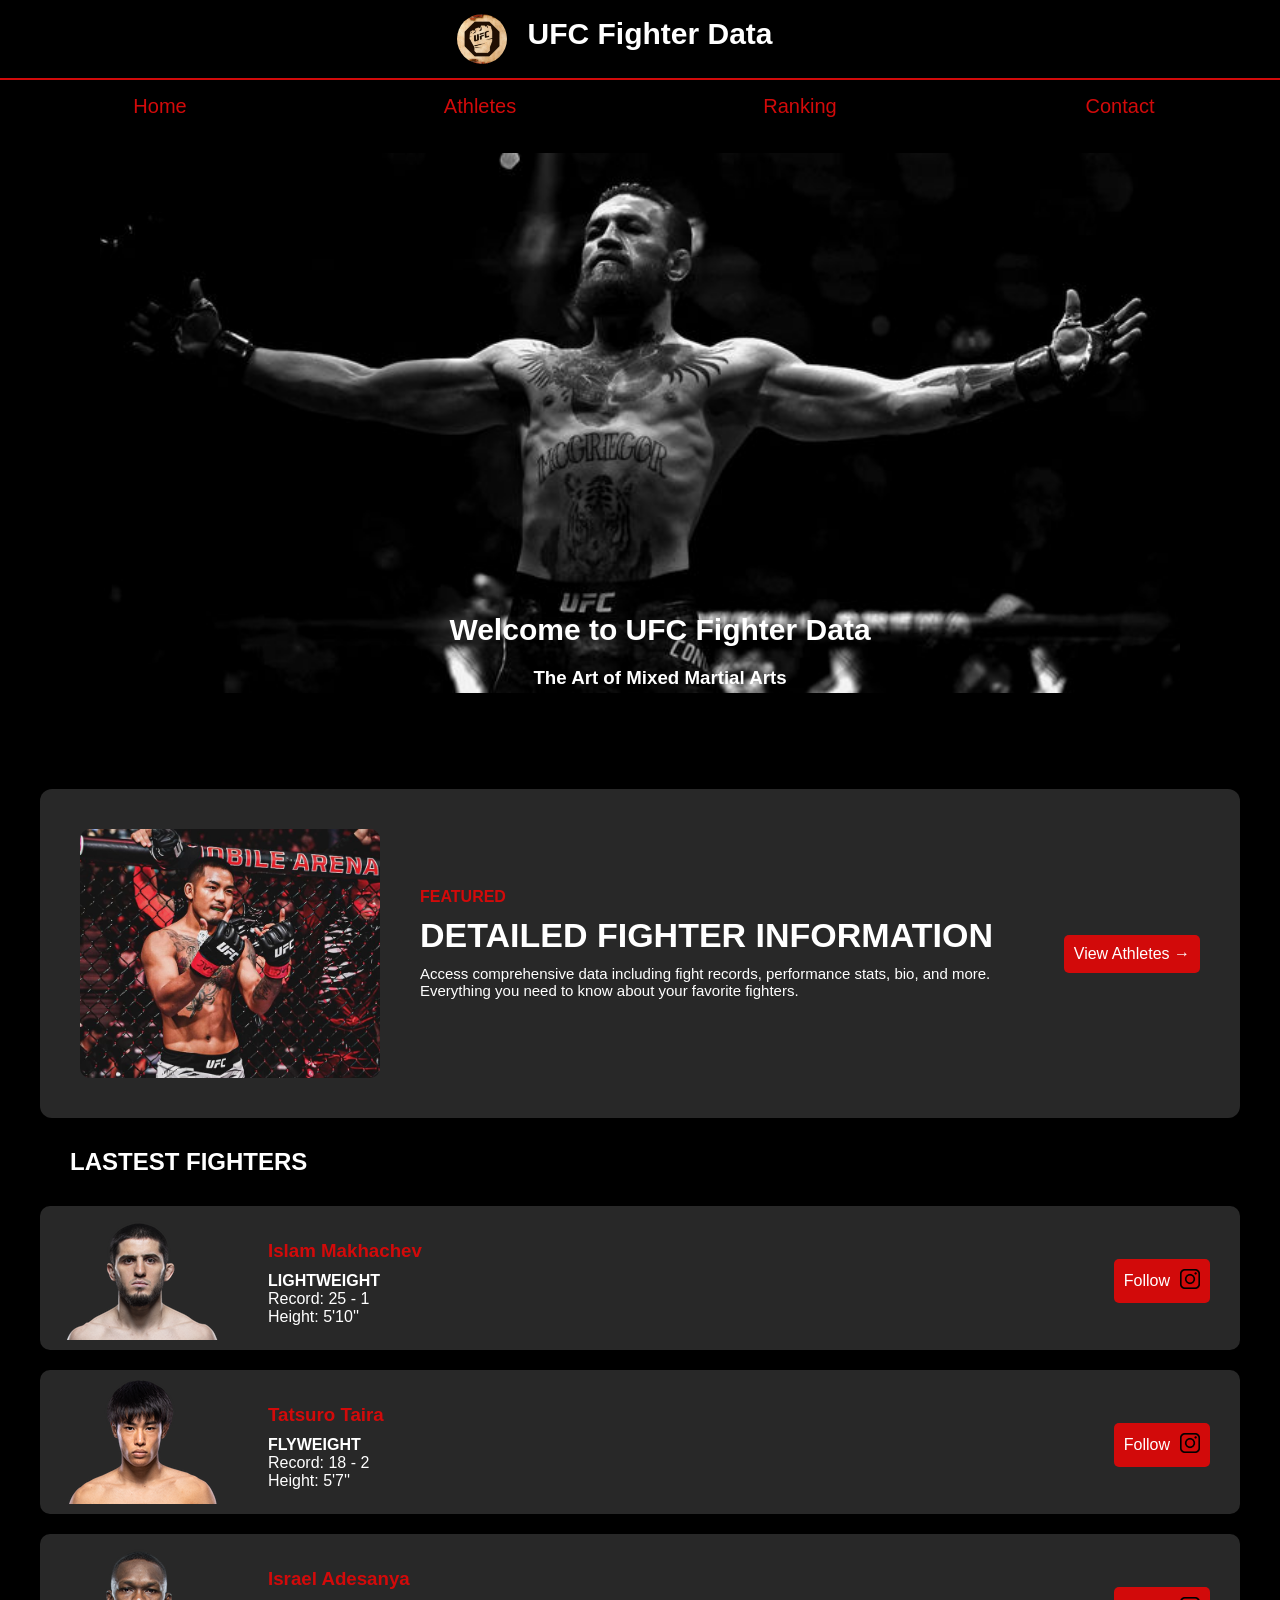
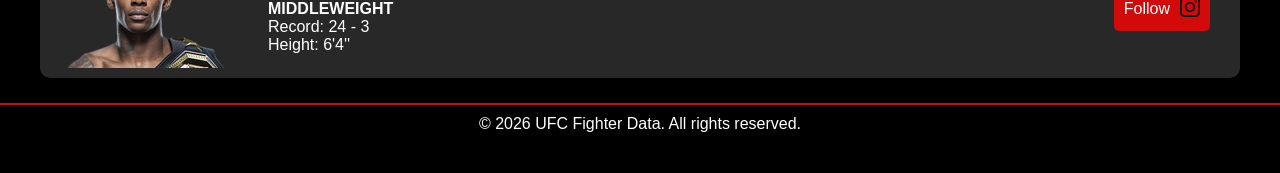
==== index.html @ ac6c0c74 "Initial commit" ====
<!DOCTYPE html>
<html lang="en">
    
<head>
    <meta charset="UTF-8">
    <meta name="viewport" content="width=device-width, initial-scale=1.0">
    <link rel="icon" type="image/png" href="images/favicon/favicon-96x96.png" sizes="96x96">
    <link rel="icon" type="image/svg+xml" href="images/favicon/favicon.svg">
    <link rel="shortcut icon" href="images/favicon/favicon.ico">
    <link rel="apple-touch-icon" sizes="180x180" href="images/favicon/apple-touch-icon.png" >
    <meta name="apple-mobile-web-app-title" content="UFC Data" >
    <link rel="manifest" href="images/favicon/site.webmanifest" >
    <title>Home Page</title>
    <link rel="stylesheet" href="styles/base.css">
</head>
<body>
    <header>
        <img class="logo" src="images/favicon/favicon-96x96.png" alt="UFC Logo">
        <h1>UFC Fighter Data</h1>
        
    </header>
        <button id="menu-button" class="menu-button">
        ☰
    </button>

    <nav id="menu">
        <ul>
            <li><a href="index.html">Home</a></li>
            <li><a href="pages/athletes.html">Athletes</a></li>
            <li><a href="pages/ranking.html">Ranking</a></li>
            <li><a href="pages/contact.html">Contact</a></li>
        </ul>
    </nav>
    
    <main>
        <div class="banner-container">
            <img src="images/ufcbanner3.jpg" alt="UFC Banner" class="banner">
            <div class="banner-text">
                <h2>Welcome to UFC Fighter Data</h2>
                <h3>The Art of Mixed Martial Arts</h3>
            </div>
        </div>

        <section class="featured">
            <div class="featured-image">
                <img src="images/JoshuaVan.jpg" alt="Joshua Van">
            </div>

            <div class="featured-content">
                <p class="tag">FEATURED</p>

                <h2>
                    DETAILED FIGHTER
                    <span>INFORMATION</span>
                </h2>

                <p class="description">
                    Access comprehensive data including fight records,
                    performance stats, bio, and more. Everything you
                    need to know about your favorite fighters.
                </p>

                
            </div>
                <a href="#fighters" class="btn">View Athletes →</a>
        </section>

        <section class="latest-fighters" id="fighters">

            <h2 class="section-title">
                LASTEST FIGHTERS
            </h2>

            <div class="fighters-container">

                <!-- Fighter 1 -->
                <div class="fighter-card">
                    <img src="images/islamprofile.png" alt="Islam Makhachev">

                    <div class="fighter-info">
                        <h3>Islam Makhachev</h3>
                        <p class="weight-class">LIGHTWEIGHT</p>

                        <p>Record: 25 - 1 </p>
                        <p>Height: 5'10''</p>
                    </div>

                        <div class="profile-link">
                            Follow
                            <a href="https://www.instagram.com/islam_makhachev/" target="_blank" aria-label="Follow on Instagram">
                                <img src="images/instagram.png" alt="Instagram">
                            </a>
                        </div>
                    
                </div>

                <!-- Fighter 2 -->
                <div class="fighter-card">
                    <img src="images/tairaprofile.png" alt="Tatsuro Taira">

                    <div class="fighter-info">
                        <h3>Tatsuro Taira</h3>
                        <p class="weight-class">FLYWEIGHT</p>

                        <p>Record: 18 - 2</p>
                        <p>Height: 5'7''</p>
                    </div>
                        
                    <div class="profile-link">
                        Follow
                        <a href="https://www.instagram.com/t.tatsurooo6/" target="_blank" aria-label="Follow on Instagram">
                            <img src="images/instagram.png" alt="Instagram">
                        </a>
                    </div>
                    
                    
                </div>

                <!-- Fighter 3 -->
                <div class="fighter-card">
                    <img src="images/adesrofile.png" alt="Israel Adesanya">

                    <div class="fighter-info">
                        <h3>Israel Adesanya</h3>
                        <p class="weight-class">MIDDLEWEIGHT</p>

                        <p>Record: 24 - 3</p>
                        <p>Height: 6'4''</p>
                    </div>
                    <div class="profile-link">
                        Follow
                        <a href="https://www.instagram.com/stylebender/" target="_blank" aria-label="Follow on Instagram">
                            <img src="images/instagram.png" alt="Instagram">
                        </a>
                    </div>
                    
                </div>

            </div>

        </section>
    </main>
    <footer>
        <p>&copy; 2026 UFC Fighter Data. All rights reserved.</p>
    </footer>
    <script>
      const button = document.getElementById("menu-button");
      const menu = document.getElementById("menu");

      button.addEventListener("click", function () {
        menu.classList.toggle("show");
      });
    </script>
</body>
</html>

    <!-- 
    Image source:
    https://www.pinterest.com/pin/95842298317913222/
    https://www.pinterest.com/pin/918734392734530082/
    https://www.pinterest.com/pin/100416266687120003/
    https://www.pinterest.com/pin/39195459252347088/
    https://www.pinterest.com/pin/654429389648830389/
    https://static.diceplatform.com/prod/198x124/mma/fightmetric/fighter/2466/HEADSHOT.png
    https://static.diceplatform.com/prod/198x124/mma/fightmetric/fighter/3051/HEADSHOT.png
    https://www.ufc.com/images/styles/inline/s3/2026-05/VAN_JOSHUA_BELT_05-09.png?itok=-maYDrKh
    https://www.ufc.com/images/styles/inline/s3/2025-12/YAN_PETR_BELT.png?itok=qZUERexh
    https://www.ufc.com/images/styles/inline/s3/2026-01/VOLKANOVSKI_ALEXANDER_BELT_01-31.png?itok=Z6d5a_8z
    https://www.ufc.com/images/styles/inline/s3/2026-06/GAETHJE_JUSTIN_BELT_06-14.png?itok=LalUF1r3
    https://www.ufc.com/images/styles/inline/s3/2025-01/7/MAKHACHEV_ISLAM_BELT_01-18.png?itok=VSrbKxAH
    https://www.ufc.com/images/styles/inline/s3/2024-01/STRICKLAND_SEAN_BELT_01-20.png?itok=PRPupd6B
    https://www.ufc.com/images/styles/inline/s3/2026-04/ULBERG_CARLOS_BELTMOCK.png?itok=BBjmGZYG
    https://www.ufc.com/images/styles/inline/s3/2025-10/ASPINALL_TOM_BELT_10-25.png?itok=KG8IK0Ex
    https://www.ufc.com/images/styles/inline/s3/2025-10/DERN_MACKENZIE_BELT.png?itok=TCoN3JZ0
    https://www.ufc.com/images/styles/inline/s3/2025-11/SHEVCHENKO_VALENTINA_BELT_11-15.png?itok=b1anDn3r
     -->
---- styles/base.css ----
*{
    margin: 0;
    padding: 0;
    box-sizing: border-box;
    font-family:Arial, Helvetica, sans-serif;
}

body{
    background-color:black;
    color: #fff;
    
}
main{
    max-width: 1200px;
    margin: 0 auto;
}

/* ===== Mobile First ===== */

 header{
    background-color: black;
    border-bottom: 2px solid #D20A0A;
    color: white;
    display: flex;
    flex-direction: column;
    align-items: center;
    flex-wrap: wrap;
    height: auto;
    padding: 10px;
   
}



h1{
    font-size: 30px;
    margin-bottom: 10px;
}


nav{
    font-size: 20px;
    display: none;
}

.menu-button{
    background-color: #111;
    color: white;
    width: 40px;
    height: 40px;
    
    
}
nav.show{
    display: block;
}

nav ul{
    display: flex;
    list-style: none;
    flex-direction: column;
    width: 100%;
    position: relative;
    left: 20px;
}

nav ul li{
    padding: 15px;
    border-bottom: 1px solid #D20A0A;
    display: block;
    width: 100%;
}

nav li:last-child{
    border: none;
}

nav a{
    text-decoration: none;
    color: #D20A0A; 
    transition: 0.3s;
}

nav li:hover{
    background-color: #1a1a1a;
    
    
}

.section-title{
    margin:30px;
}
.logo{
    width: 50px;
    height: 50px;
    border-radius: 50%;
    margin-right: 20px;
    
}

.banner{
    width: 100%;
    height: auto;
    display: block;
    margin: 20px auto;
    border-radius: 10px;
}

.banner-text h2{
    font-size: 30px;
}

.banner-text h3{
    top: -115px;
}

.banner-text h2,
.banner-text h3{
    display: flex;
    justify-content: center;
    align-items: center;
    margin-top: 20px;
    position: relative;
    top: -100px;
    left: 20px;
    color: white;
}




.featured-content .tag{
    color: #D20A0A;
    font-weight: bold;
    text-align: center;
}

.featured-content h2{
    font-size: 34px;
    margin-bottom: 10px;
    margin-top: 10px;
}

.description{
    font-size: 15px;
    margin-bottom: 20px;
}

.featured{
    display: flex;
    flex-direction: column;
    align-items: center;
    background: rgb(40, 40, 40);
    border-radius: 12px;
    overflow: hidden;
    padding: 40px;
    gap: 20px;
}

.featured-image{
    width: 100%;
    display: flex;
    justify-content: center;
    align-items: center;
}

.featured-image img{
    width: 100%;
    max-width: 300px;
    height: auto;
    object-fit: contain;
    border-radius: 10px;

}

.featured-content{
    width: 100%;
    color: white;
    text-align: center;
}

.btn{
    text-decoration: none;
    color: white;
    background-color: #D20A0A;
    padding: 10px;
    border-radius: 5px;
    width: auto;
    white-space: nowrap;
    display: inline-block;
}

.fighter-info h3{
    color: #D20A0A;
}
.fighter-info p{
    color: #fff;
}

.fighter-info{
    margin-top: 10px;
    display: flex;
    flex-direction: column;
    flex: 1;
}

.profile-link{
    align-self: center;
    margin-left: auto;
    margin-right: 20px;
    text-decoration: none;
    color: #fff;
    background-color: #D20A0A;
    padding: 10px;
    border-radius: 5px;
    display: flex;
    align-items: center;
    gap: 10px;

}
.profile-link img{
    width: 20px;
    height: auto;
}

.profile-link{
    transition: transform 0.3s ease;
    margin-top: 5px;    
}

.profile-link:hover{
    transform: scale(1.1); 
}
.fighter-card{
    background-color: rgb(40, 40, 40);
    margin: 20px auto;
    padding: 10px 0;
    display: flex;
    flex-direction: column;
    align-items: center;
    border-radius: 10px;
    gap: 10px;
    max-width: 350px;
    
}

.fighter-card div{
    margin-left: 20px;
}

.fighter-info .weight-class{
    font-weight: bold;
    margin-top: 10px;
}

footer{
    background-color: black;
    border-top: 2px solid #D20A0A;
    color: white;
    text-align: center;
    padding: 10px;
    width: 100%;
    height: 70px;
    margin-top: 25px;
    
}

/* ===== Tablet ===== */

@media (min-width: 768px){

    header{
        flex-direction: row;
        justify-content: center;
        height: 80px;
        
    }

    h1{
        margin-right: 50px;
    }

    .menu-button{
        display: none;
    }
    nav{
        display: block;
    }
    nav ul{
        flex-direction: row;
        
        position: static;
        margin: 0;
        flex: 1;
    }

    nav ul li{
        border: none;
        text-align: center;
        
    }

    .fighter-card{
    background-color: rgb(40, 40, 40);
    margin-bottom: 10px;
    display: flex;
    flex-direction: row;
    justify-items: center;
    border-radius: 10px;
    max-width: 1200px;
    }


    .featured-content .tag{
        text-align: left;
    }
    .banner{
        width: 90%;
    }

    .featured{
        flex-direction: row;
        justify-content: flex-start;
        gap: 40px;
    }

    .featured-image{
        width: auto;
        flex-shrink: 0;
        justify-content: flex-start; /* sang trái */
    }

    .featured-image img{
        width: 300px;      /* chỉnh nhỏ lại */
        max-width: none;
    }

    .featured-content{
        width: auto;
        flex: 1;
        text-align: left;
    }
    
   
    .profile-link{
        margin-right: 30px;
    }
    

}

/* Desktop Screen */
@media(min-width: 1024px){
    .menu-button{
        display: none;
    }
    

   
}
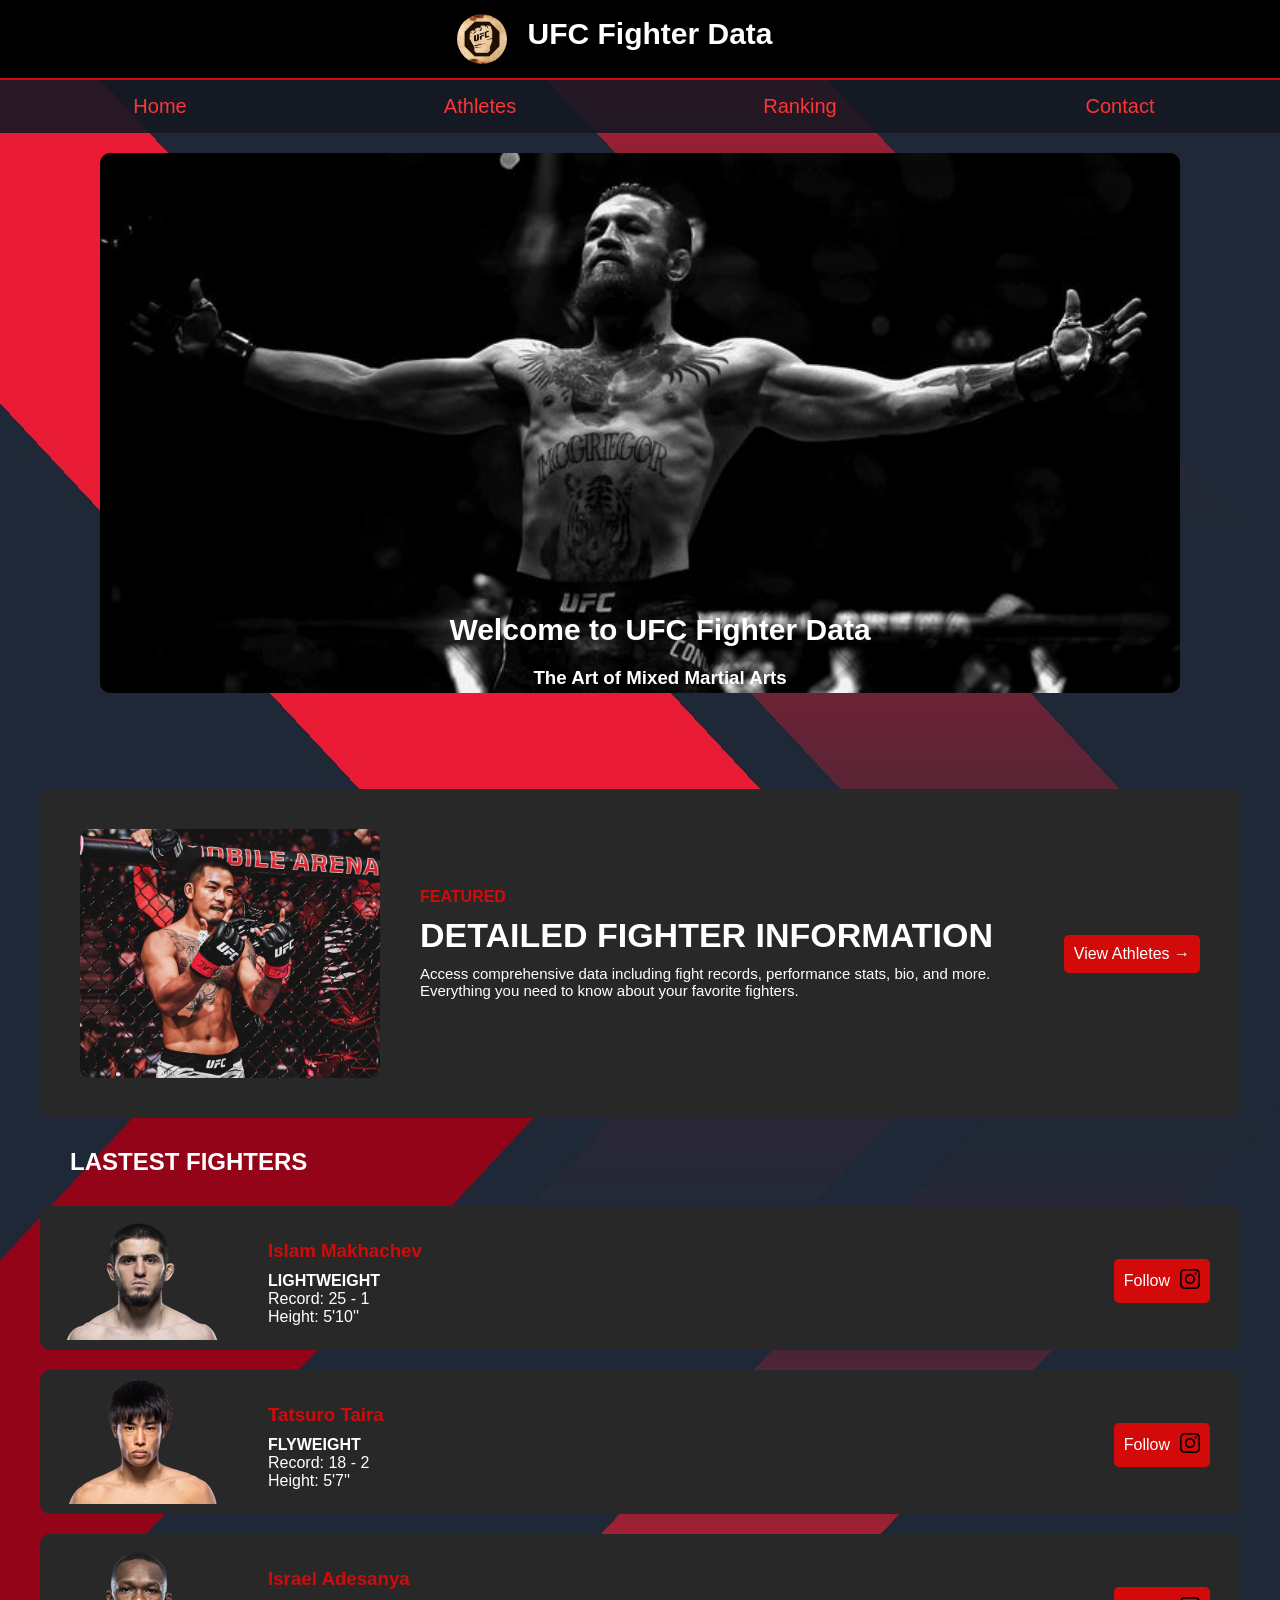
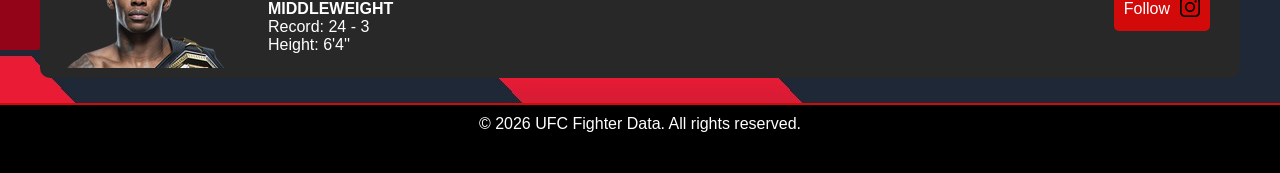
==== commit 2324bea9: "Add animated background" ====
--- a/index.html
+++ b/index.html
@@ -71,7 +71,7 @@
                 LASTEST FIGHTERS
             </h2>
 
-            <div class="fighters-container">
+            <div class="fighters-container"id="fighters-container">
 
                 <!-- Fighter 1 -->
                 <div class="fighter-card">
@@ -150,6 +150,9 @@
       button.addEventListener("click", function () {
         menu.classList.toggle("show");
       });
+
+
+     
     </script>
 </body>
 </html>
--- a/styles/base.css
+++ b/styles/base.css
@@ -7,12 +7,24 @@
 
 body{
     background-color:black;
+    background-image: url('../images/background.jpg');
     color: #fff;
-    
+    background-repeat: repeat;
+    animation: bgmove 45s linear infinite;
 }
 main{
     max-width: 1200px;
     margin: 0 auto;
+    
+}
+
+@keyframes bgmove {
+    0%{
+        background-position: 0 0;
+    }
+    100%{
+        background-position: 500px 0;
+    }
 }
 
 /* ===== Mobile First ===== */
@@ -41,6 +53,7 @@
 nav{
     font-size: 20px;
     display: none;
+    background: rgba(20, 24, 35, 0.9);
 }
 
 .menu-button{
@@ -77,12 +90,12 @@
 
 nav a{
     text-decoration: none;
-    color: #D20A0A; 
+    color: #fb3636; 
     transition: 0.3s;
 }
 
 nav li:hover{
-    background-color: #1a1a1a;
+    background-color: black;
     
     
 }
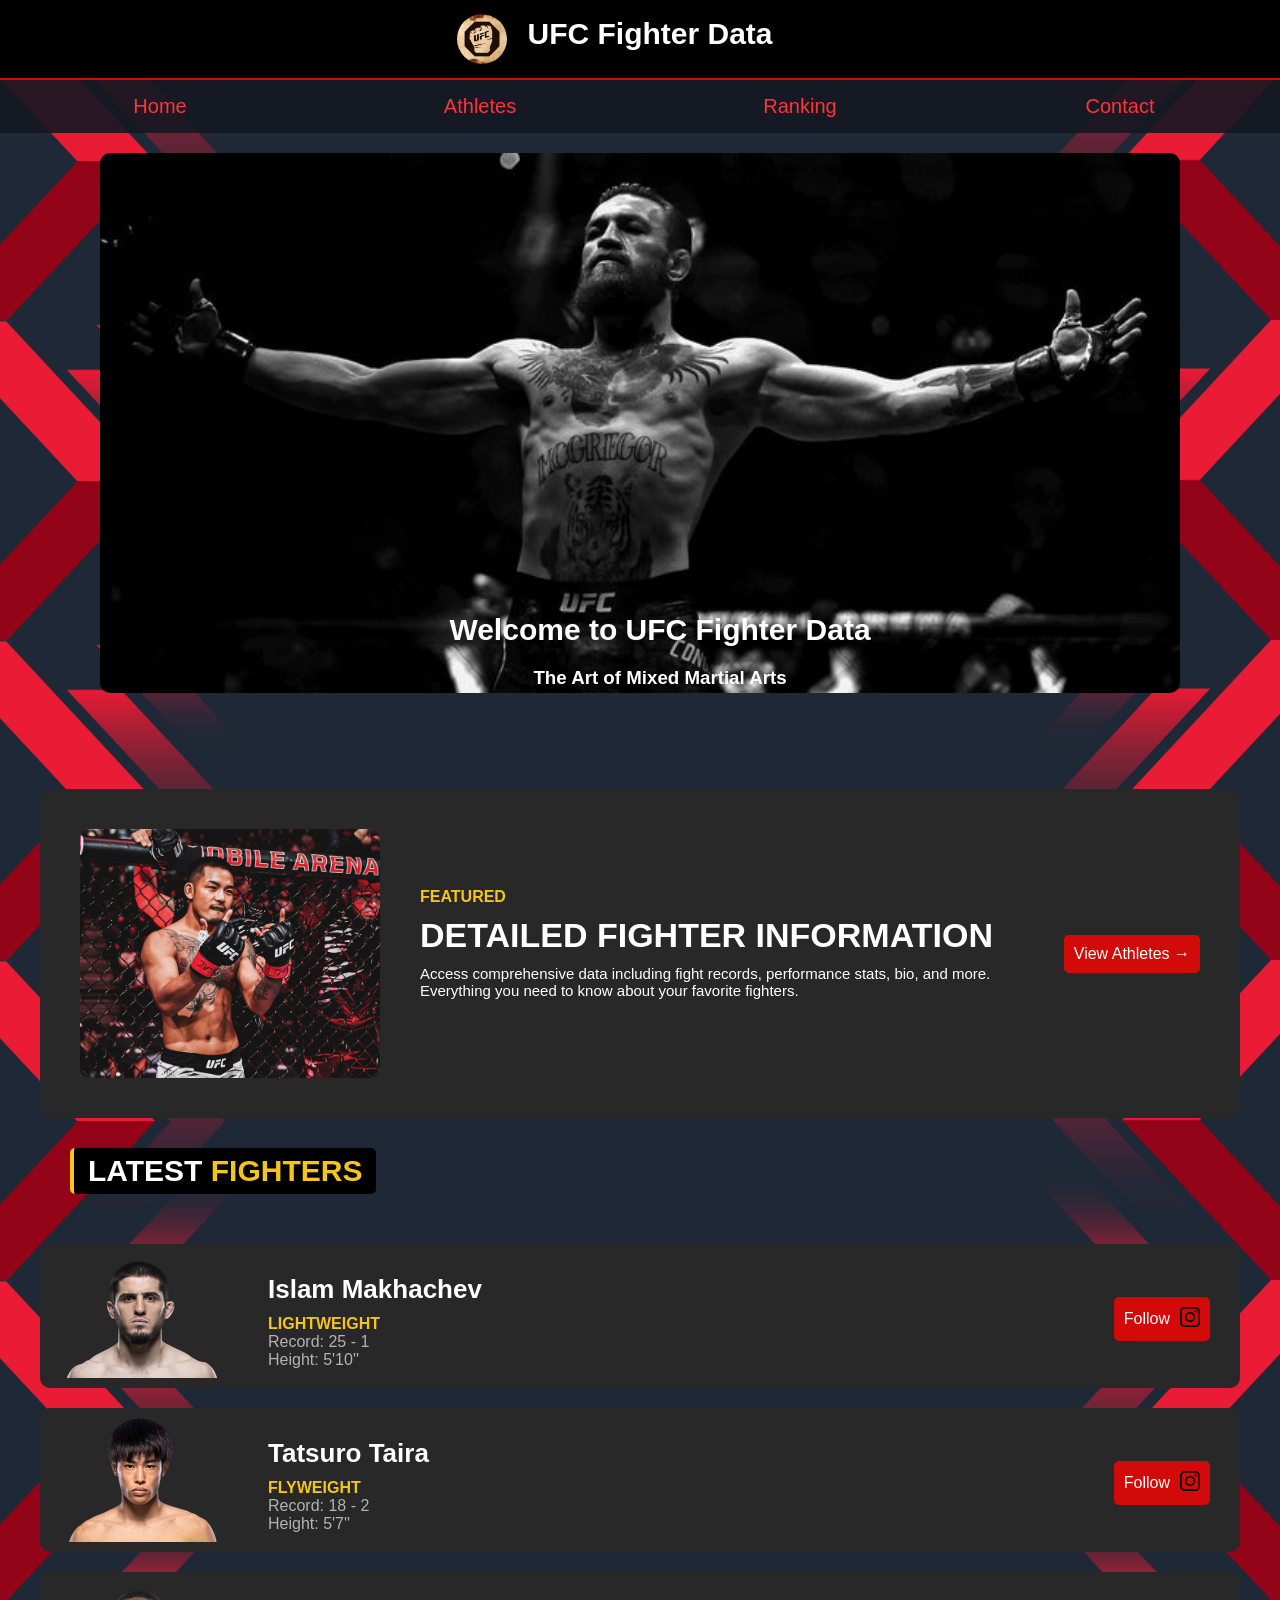
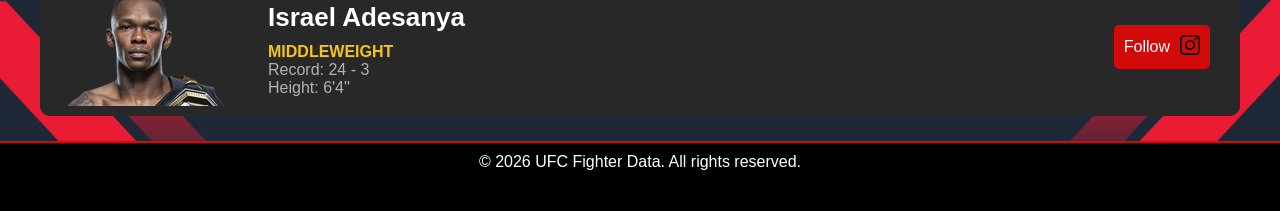
==== commit 23386000: "Update color on all pages" ====
--- a/index.html
+++ b/index.html
@@ -68,7 +68,7 @@
         <section class="latest-fighters" id="fighters">
 
             <h2 class="section-title">
-                LASTEST FIGHTERS
+                LATEST <span>FIGHTERS</span>
             </h2>
 
             <div class="fighters-container"id="fighters-container">
@@ -81,8 +81,8 @@
                         <h3>Islam Makhachev</h3>
                         <p class="weight-class">LIGHTWEIGHT</p>
 
-                        <p>Record: 25 - 1 </p>
-                        <p>Height: 5'10''</p>
+                        <p class="record">Record: 25 - 1 </p>
+                        <p class="height">Height: 5'10''</p>
                     </div>
 
                         <div class="profile-link">
@@ -102,8 +102,8 @@
                         <h3>Tatsuro Taira</h3>
                         <p class="weight-class">FLYWEIGHT</p>
 
-                        <p>Record: 18 - 2</p>
-                        <p>Height: 5'7''</p>
+                        <p class="record">Record: 18 - 2</p>
+                        <p class="height">Height: 5'7''</p>
                     </div>
                         
                     <div class="profile-link">
@@ -124,8 +124,8 @@
                         <h3>Israel Adesanya</h3>
                         <p class="weight-class">MIDDLEWEIGHT</p>
 
-                        <p>Record: 24 - 3</p>
-                        <p>Height: 6'4''</p>
+                        <p class="record">Record: 24 - 3</p>
+                        <p class="height">Height: 6'4''</p>
                     </div>
                     <div class="profile-link">
                         Follow
--- a/styles/base.css
+++ b/styles/base.css
@@ -10,6 +10,7 @@
     background-image: url('../images/background.jpg');
     color: #fff;
     background-repeat: repeat;
+    background-size: 100vw auto;
     animation: bgmove 45s linear infinite;
 }
 main{
@@ -23,7 +24,7 @@
         background-position: 0 0;
     }
     100%{
-        background-position: 500px 0;
+        background-position: 100vw 0;
     }
 }
 
@@ -102,7 +103,18 @@
 
 .section-title{
     margin:30px;
-}
+    color: white;
+    background: rgb(0, 0, 0);
+     padding: 6px 14px;
+     border-left: 4px solid #F5C518;
+    display: inline-block;
+    border-radius: 5px;
+    font-size: 30px;
+}
+.section-title span{
+    color: #F5C518;
+    
+} 
 .logo{
     width: 50px;
     height: 50px;
@@ -143,7 +155,7 @@
 
 
 .featured-content .tag{
-    color: #D20A0A;
+    color: #F5C518;
     font-weight: bold;
     text-align: center;
 }
@@ -204,7 +216,8 @@
 }
 
 .fighter-info h3{
-    color: #D20A0A;
+    color: white;
+    font-size: 26px;
 }
 .fighter-info p{
     color: #fff;
@@ -264,6 +277,13 @@
 .fighter-info .weight-class{
     font-weight: bold;
     margin-top: 10px;
+    color: #F5C518;
+}
+.fighter-info .record{
+    color: #B3B3B3;
+}
+.fighter-info .height{
+    color: #B3B3B3;
 }
 
 footer{
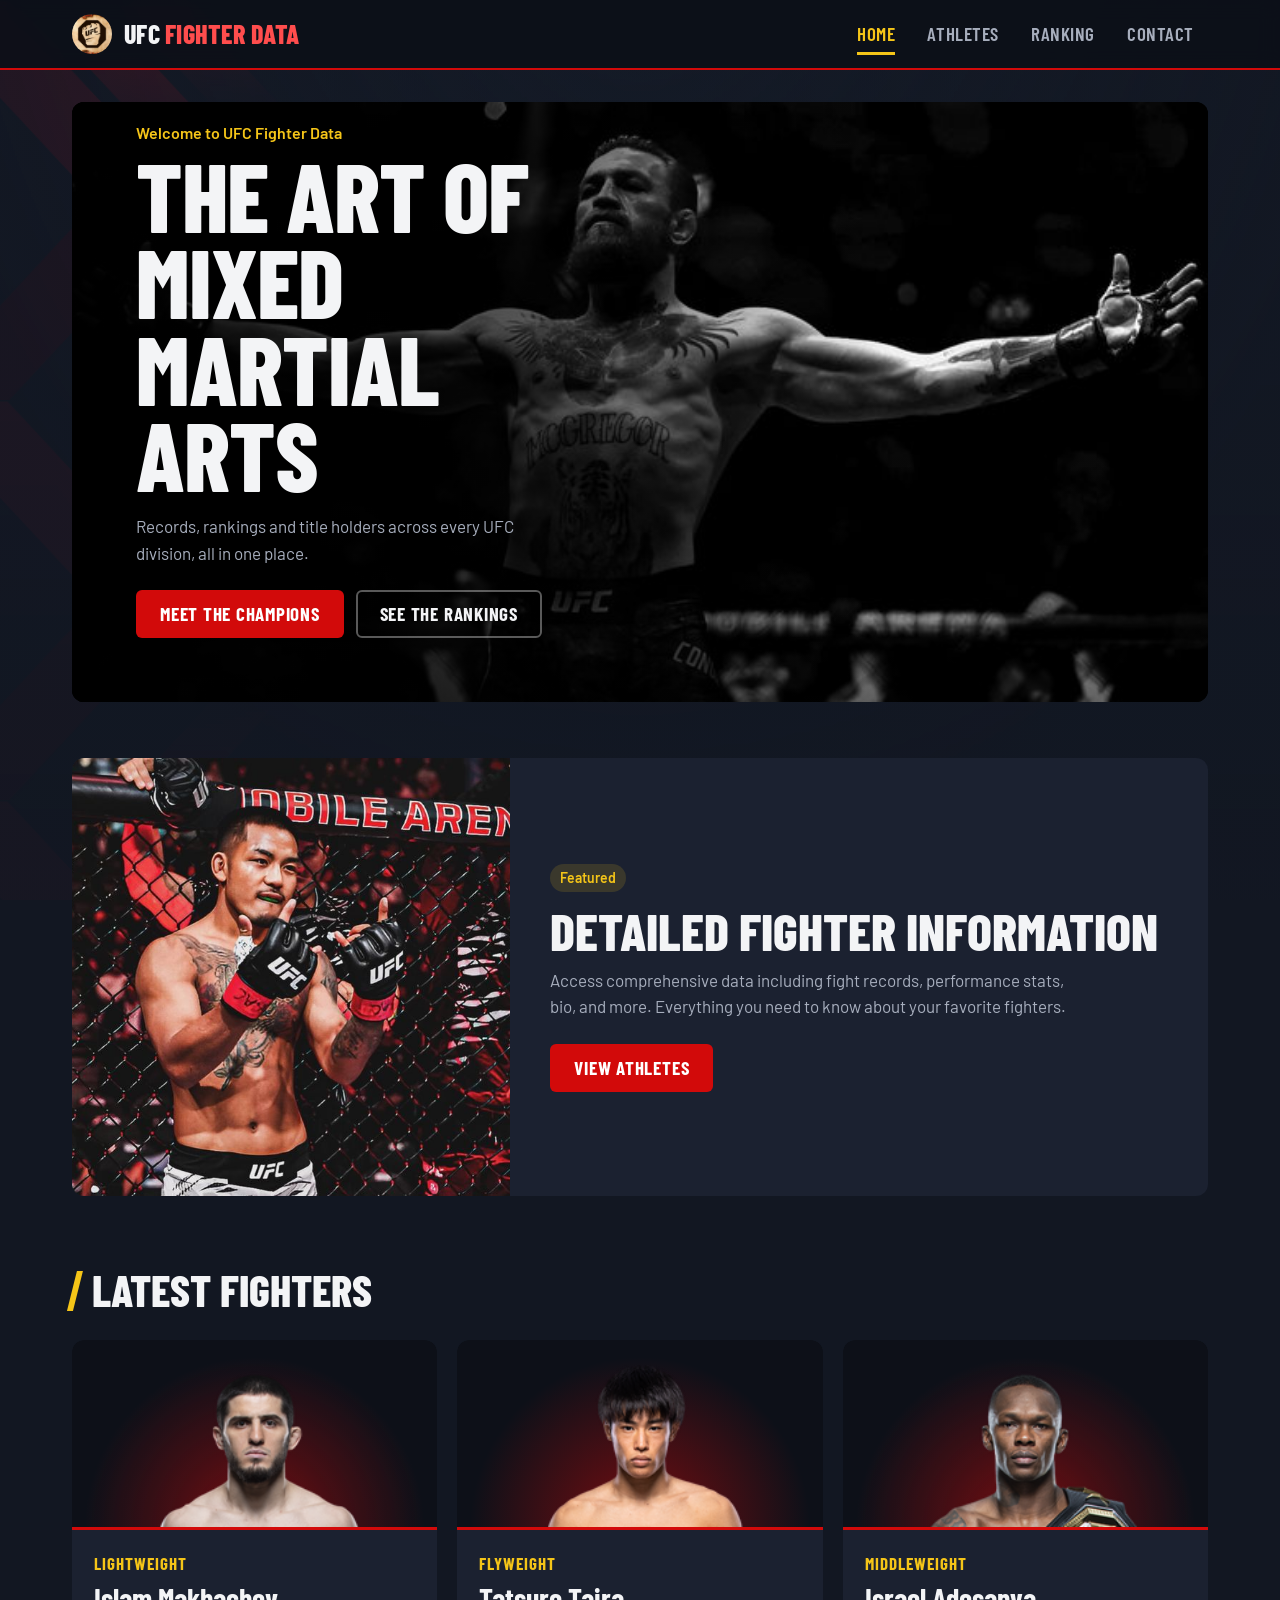
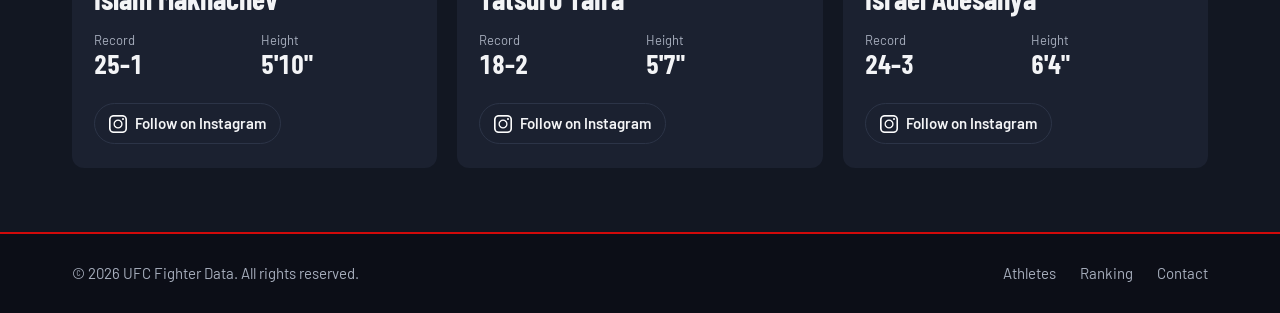
==== commit c1d245d3: "Redesign: polished black-red-gold look, new fonts, champion filter, fixes - Barlow / Barlow Condense" ====
--- a/index.html
+++ b/index.html
@@ -1,180 +1,178 @@
 <!DOCTYPE html>
 <html lang="en">
-    
 <head>
     <meta charset="UTF-8">
     <meta name="viewport" content="width=device-width, initial-scale=1.0">
+    <meta name="description" content="Records, rankings and title holders across every UFC division.">
     <link rel="icon" type="image/png" href="images/favicon/favicon-96x96.png" sizes="96x96">
     <link rel="icon" type="image/svg+xml" href="images/favicon/favicon.svg">
     <link rel="shortcut icon" href="images/favicon/favicon.ico">
-    <link rel="apple-touch-icon" sizes="180x180" href="images/favicon/apple-touch-icon.png" >
-    <meta name="apple-mobile-web-app-title" content="UFC Data" >
-    <link rel="manifest" href="images/favicon/site.webmanifest" >
-    <title>Home Page</title>
+    <link rel="apple-touch-icon" sizes="180x180" href="images/favicon/apple-touch-icon.png">
+    <meta name="apple-mobile-web-app-title" content="UFC Data">
+    <link rel="manifest" href="images/favicon/site.webmanifest">
+    <title>UFC Fighter Data</title>
+    <link rel="preconnect" href="https://fonts.googleapis.com">
+    <link rel="preconnect" href="https://fonts.gstatic.com" crossorigin>
+    <link rel="stylesheet" href="https://fonts.googleapis.com/css2?family=Barlow+Condensed:wght@600;700;800&family=Barlow:wght@400;500;600&display=swap">
     <link rel="stylesheet" href="styles/base.css">
+    <link rel="stylesheet" href="styles/home.css">
 </head>
 <body>
-    <header>
-        <img class="logo" src="images/favicon/favicon-96x96.png" alt="UFC Logo">
-        <h1>UFC Fighter Data</h1>
-        
+    <a class="skip-link" href="#main">Skip to content</a>
+
+    <header class="site-header">
+        <div class="wrap">
+            <a class="brand" href="index.html">
+                <img src="images/favicon/favicon-96x96.png" alt="">
+                <span>UFC <b>Fighter Data</b></span>
+            </a>
+
+            <button id="menu-button" class="menu-button" aria-label="Open menu" aria-expanded="false" aria-controls="menu">
+                <span></span><span></span><span></span>
+            </button>
+
+            <nav id="menu" class="site-nav" aria-label="Main">
+                <ul>
+                    <li><a href="index.html" aria-current="page">Home</a></li>
+                    <li><a href="pages/athletes.html">Athletes</a></li>
+                    <li><a href="pages/ranking.html">Ranking</a></li>
+                    <li><a href="pages/contact.html">Contact</a></li>
+                </ul>
+            </nav>
+        </div>
     </header>
-        <button id="menu-button" class="menu-button">
-        ☰
-    </button>
 
-    <nav id="menu">
-        <ul>
-            <li><a href="index.html">Home</a></li>
-            <li><a href="pages/athletes.html">Athletes</a></li>
-            <li><a href="pages/ranking.html">Ranking</a></li>
-            <li><a href="pages/contact.html">Contact</a></li>
-        </ul>
-    </nav>
-    
-    <main>
-        <div class="banner-container">
-            <img src="images/ufcbanner3.jpg" alt="UFC Banner" class="banner">
-            <div class="banner-text">
-                <h2>Welcome to UFC Fighter Data</h2>
-                <h3>The Art of Mixed Martial Arts</h3>
+    <main id="main">
+        <section class="hero">
+            <img class="hero-img" src="images/ufcbanner3.jpg" alt="A UFC fighter standing in the octagon with arms spread wide">
+            <div class="hero-content">
+                <p class="hero-welcome">Welcome to UFC Fighter Data</p>
+                <h1>The art of mixed martial arts</h1>
+                <p class="hero-lede">Records, rankings and title holders across every UFC division, all in one place.</p>
+                <div class="hero-actions">
+                    <a class="btn btn-primary" href="pages/athletes.html">Meet the champions</a>
+                    <a class="btn btn-ghost" href="pages/ranking.html">See the rankings</a>
+                </div>
             </div>
-        </div>
+        </section>
 
         <section class="featured">
             <div class="featured-image">
-                <img src="images/JoshuaVan.jpg" alt="Joshua Van">
+                <img src="images/JoshuaVan.jpg" alt="Joshua Van posing in front of the cage">
             </div>
 
             <div class="featured-content">
-                <p class="tag">FEATURED</p>
-
-                <h2>
-                    DETAILED FIGHTER
-                    <span>INFORMATION</span>
-                </h2>
-
+                <p class="tag">Featured</p>
+                <h2>Detailed fighter information</h2>
                 <p class="description">
                     Access comprehensive data including fight records,
                     performance stats, bio, and more. Everything you
                     need to know about your favorite fighters.
                 </p>
-
-                
+                <a href="pages/athletes.html" class="btn btn-primary">View athletes</a>
             </div>
-                <a href="#fighters" class="btn">View Athletes →</a>
         </section>
 
-        <section class="latest-fighters" id="fighters">
+        <section class="latest" id="fighters">
+            <h2 class="section-title">Latest fighters</h2>
 
-            <h2 class="section-title">
-                LATEST <span>FIGHTERS</span>
-            </h2>
-
-            <div class="fighters-container"id="fighters-container">
+            <div class="fighters-container" id="fighters-container">
 
                 <!-- Fighter 1 -->
-                <div class="fighter-card">
-                    <img src="images/islamprofile.png" alt="Islam Makhachev">
-
+                <article class="fighter-card">
+                    <div class="fighter-photo">
+                        <img src="images/islamprofile.png" alt="Islam Makhachev">
+                    </div>
                     <div class="fighter-info">
+                        <p class="division-name">Lightweight</p>
                         <h3>Islam Makhachev</h3>
-                        <p class="weight-class">LIGHTWEIGHT</p>
-
-                        <p class="record">Record: 25 - 1 </p>
-                        <p class="height">Height: 5'10''</p>
+                        <dl class="stats">
+                            <div><dt>Record</dt><dd>25–1</dd></div>
+                            <div><dt>Height</dt><dd>5'10"</dd></div>
+                        </dl>
+                        <a class="follow" href="https://www.instagram.com/islam_makhachev/" target="_blank" rel="noopener">
+                            <img src="images/instagram-white.png" alt="" width="18" height="18">
+                            Follow on Instagram
+                        </a>
                     </div>
-
-                        <div class="profile-link">
-                            Follow
-                            <a href="https://www.instagram.com/islam_makhachev/" target="_blank" aria-label="Follow on Instagram">
-                                <img src="images/instagram.png" alt="Instagram">
-                            </a>
-                        </div>
-                    
-                </div>
+                </article>
 
                 <!-- Fighter 2 -->
-                <div class="fighter-card">
-                    <img src="images/tairaprofile.png" alt="Tatsuro Taira">
-
+                <article class="fighter-card">
+                    <div class="fighter-photo">
+                        <img src="images/tairaprofile.png" alt="Tatsuro Taira">
+                    </div>
                     <div class="fighter-info">
+                        <p class="division-name">Flyweight</p>
                         <h3>Tatsuro Taira</h3>
-                        <p class="weight-class">FLYWEIGHT</p>
-
-                        <p class="record">Record: 18 - 2</p>
-                        <p class="height">Height: 5'7''</p>
-                    </div>
-                        
-                    <div class="profile-link">
-                        Follow
-                        <a href="https://www.instagram.com/t.tatsurooo6/" target="_blank" aria-label="Follow on Instagram">
-                            <img src="images/instagram.png" alt="Instagram">
+                        <dl class="stats">
+                            <div><dt>Record</dt><dd>18–2</dd></div>
+                            <div><dt>Height</dt><dd>5'7"</dd></div>
+                        </dl>
+                        <a class="follow" href="https://www.instagram.com/t.tatsurooo6/" target="_blank" rel="noopener">
+                            <img src="images/instagram-white.png" alt="" width="18" height="18">
+                            Follow on Instagram
                         </a>
                     </div>
-                    
-                    
-                </div>
+                </article>
 
                 <!-- Fighter 3 -->
-                <div class="fighter-card">
-                    <img src="images/adesrofile.png" alt="Israel Adesanya">
-
+                <article class="fighter-card">
+                    <div class="fighter-photo">
+                        <img src="images/adesrofile.png" alt="Israel Adesanya">
+                    </div>
                     <div class="fighter-info">
+                        <p class="division-name">Middleweight</p>
                         <h3>Israel Adesanya</h3>
-                        <p class="weight-class">MIDDLEWEIGHT</p>
-
-                        <p class="record">Record: 24 - 3</p>
-                        <p class="height">Height: 6'4''</p>
-                    </div>
-                    <div class="profile-link">
-                        Follow
-                        <a href="https://www.instagram.com/stylebender/" target="_blank" aria-label="Follow on Instagram">
-                            <img src="images/instagram.png" alt="Instagram">
+                        <dl class="stats">
+                            <div><dt>Record</dt><dd>24–3</dd></div>
+                            <div><dt>Height</dt><dd>6'4"</dd></div>
+                        </dl>
+                        <a class="follow" href="https://www.instagram.com/stylebender/" target="_blank" rel="noopener">
+                            <img src="images/instagram-white.png" alt="" width="18" height="18">
+                            Follow on Instagram
                         </a>
                     </div>
-                    
-                </div>
+                </article>
 
             </div>
-
         </section>
     </main>
-    <footer>
-        <p>&copy; 2026 UFC Fighter Data. All rights reserved.</p>
+
+    <footer class="site-footer">
+        <div class="wrap">
+            <p>&copy; 2026 UFC Fighter Data. All rights reserved.</p>
+            <nav aria-label="Footer">
+                <ul>
+                    <li><a href="pages/athletes.html">Athletes</a></li>
+                    <li><a href="pages/ranking.html">Ranking</a></li>
+                    <li><a href="pages/contact.html">Contact</a></li>
+                </ul>
+            </nav>
+        </div>
     </footer>
-    <script>
-      const button = document.getElementById("menu-button");
-      const menu = document.getElementById("menu");
 
-      button.addEventListener("click", function () {
-        menu.classList.toggle("show");
-      });
-
-
-     
-    </script>
+    <script src="scripts/main.js"></script>
 </body>
 </html>
 
-    <!-- 
-    Image source:
-    https://www.pinterest.com/pin/95842298317913222/
-    https://www.pinterest.com/pin/918734392734530082/
-    https://www.pinterest.com/pin/100416266687120003/
-    https://www.pinterest.com/pin/39195459252347088/
-    https://www.pinterest.com/pin/654429389648830389/
-    https://static.diceplatform.com/prod/198x124/mma/fightmetric/fighter/2466/HEADSHOT.png
-    https://static.diceplatform.com/prod/198x124/mma/fightmetric/fighter/3051/HEADSHOT.png
-    https://www.ufc.com/images/styles/inline/s3/2026-05/VAN_JOSHUA_BELT_05-09.png?itok=-maYDrKh
-    https://www.ufc.com/images/styles/inline/s3/2025-12/YAN_PETR_BELT.png?itok=qZUERexh
-    https://www.ufc.com/images/styles/inline/s3/2026-01/VOLKANOVSKI_ALEXANDER_BELT_01-31.png?itok=Z6d5a_8z
-    https://www.ufc.com/images/styles/inline/s3/2026-06/GAETHJE_JUSTIN_BELT_06-14.png?itok=LalUF1r3
-    https://www.ufc.com/images/styles/inline/s3/2025-01/7/MAKHACHEV_ISLAM_BELT_01-18.png?itok=VSrbKxAH
-    https://www.ufc.com/images/styles/inline/s3/2024-01/STRICKLAND_SEAN_BELT_01-20.png?itok=PRPupd6B
-    https://www.ufc.com/images/styles/inline/s3/2026-04/ULBERG_CARLOS_BELTMOCK.png?itok=BBjmGZYG
-    https://www.ufc.com/images/styles/inline/s3/2025-10/ASPINALL_TOM_BELT_10-25.png?itok=KG8IK0Ex
-    https://www.ufc.com/images/styles/inline/s3/2025-10/DERN_MACKENZIE_BELT.png?itok=TCoN3JZ0
-    https://www.ufc.com/images/styles/inline/s3/2025-11/SHEVCHENKO_VALENTINA_BELT_11-15.png?itok=b1anDn3r
-     -->
-    +<!--
+Image source:
+https://www.pinterest.com/pin/95842298317913222/
+https://www.pinterest.com/pin/918734392734530082/
+https://www.pinterest.com/pin/100416266687120003/
+https://www.pinterest.com/pin/39195459252347088/
+https://www.pinterest.com/pin/654429389648830389/
+https://static.diceplatform.com/prod/198x124/mma/fightmetric/fighter/2466/HEADSHOT.png
+https://static.diceplatform.com/prod/198x124/mma/fightmetric/fighter/3051/HEADSHOT.png
+https://www.ufc.com/images/styles/inline/s3/2026-05/VAN_JOSHUA_BELT_05-09.png?itok=-maYDrKh
+https://www.ufc.com/images/styles/inline/s3/2025-12/YAN_PETR_BELT.png?itok=qZUERexh
+https://www.ufc.com/images/styles/inline/s3/2026-01/VOLKANOVSKI_ALEXANDER_BELT_01-31.png?itok=Z6d5a_8z
+https://www.ufc.com/images/styles/inline/s3/2026-06/GAETHJE_JUSTIN_BELT_06-14.png?itok=LalUF1r3
+https://www.ufc.com/images/styles/inline/s3/2025-01/7/MAKHACHEV_ISLAM_BELT_01-18.png?itok=VSrbKxAH
+https://www.ufc.com/images/styles/inline/s3/2024-01/STRICKLAND_SEAN_BELT_01-20.png?itok=PRPupd6B
+https://www.ufc.com/images/styles/inline/s3/2026-04/ULBERG_CARLOS_BELTMOCK.png?itok=BBjmGZYG
+https://www.ufc.com/images/styles/inline/s3/2025-10/ASPINALL_TOM_BELT_10-25.png?itok=KG8IK0Ex
+https://www.ufc.com/images/styles/inline/s3/2025-10/DERN_MACKENZIE_BELT.png?itok=TCoN3JZ0
+https://www.ufc.com/images/styles/inline/s3/2025-11/SHEVCHENKO_VALENTINA_BELT_11-15.png?itok=b1anDn3r
+-->
--- a/styles/base.css
+++ b/styles/base.css
@@ -1,393 +1,446 @@
-*{
+/* =========================================================
+   UFC Fighter Data — shared styles
+   Palette: night base, UFC red for action, belt gold for titles
+   ========================================================= */
+
+:root{
+    --night:      #121722;   /* page base (from the old nav colour) */
+    --panel:      #1b2130;   /* cards, boards */
+    --panel-hi:   #232a3b;   /* hover / raised */
+    --line:       #2c3447;   /* hairlines */
+    --red:        #d20a0a;   /* UFC red: buttons, active states */
+    --red-text:   #ff4d4d;   /* red that stays readable on dark */
+    --gold:       #f5c518;   /* belt gold: champions, highlights */
+    --text:       #f3f4f6;
+    --muted:      #a7aebd;
+
+    --font-display: "Barlow Condensed", "Arial Narrow", Arial, sans-serif;
+    --font-body:    "Barlow", Arial, Helvetica, sans-serif;
+
+    --radius-sm: 6px;
+    --radius-md: 12px;
+    --wrap: 1200px;
+    --gutter: 20px;
+    --header-h: 68px;
+}
+
+*,
+*::before,
+*::after{
     margin: 0;
     padding: 0;
     box-sizing: border-box;
-    font-family:Arial, Helvetica, sans-serif;
+}
+
+html{
+    scroll-behavior: smooth;
+    scroll-padding-top: calc(var(--header-h) + 16px);
 }
 
 body{
-    background-color:black;
-    background-image: url('../images/background.jpg');
-    color: #fff;
-    background-repeat: repeat;
-    background-size: 100vw auto;
-    animation: bgmove 45s linear infinite;
-}
+    min-height: 100vh;
+    display: flex;
+    flex-direction: column;
+    background-color: var(--night);
+    color: var(--text);
+    font-family: var(--font-body);
+    font-size: 17px;
+    line-height: 1.55;
+    -webkit-font-smoothing: antialiased;
+    position: relative;
+    overflow-x: hidden;
+}
+
+/* ----- Animated red-stripe background (kept, but toned down) ----- */
+body::before{
+    content: "";
+    position: fixed;
+    inset: 0 auto 0 0;
+    width: calc(100% + 1600px);
+    background: url("../images/background.jpg") repeat 0 0 / 1600px auto;
+    opacity: .4;
+    z-index: -2;
+    animation: bg-drift 70s linear infinite;
+    will-change: transform;
+}
+body::after{
+    content: "";
+    position: fixed;
+    inset: 0;
+    background:
+        radial-gradient(ellipse at 50% 0%, rgba(18,23,34,.3) 0%, rgba(18,23,34,.82) 75%),
+        linear-gradient(180deg, rgba(18,23,34,.1), rgba(18,23,34,.7));
+    z-index: -1;
+    pointer-events: none;
+}
+@keyframes bg-drift{
+    to{ transform: translateX(-1600px); }
+}
+
+img{
+    display: block;
+    max-width: 100%;
+}
+
+a{ color: inherit; }
+
+:focus-visible{
+    outline: 3px solid var(--gold);
+    outline-offset: 3px;
+    border-radius: 4px;
+}
+
+.wrap{
+    width: 100%;
+    max-width: var(--wrap);
+    margin: 0 auto;
+    padding: 0 var(--gutter);
+}
+
 main{
-    max-width: 1200px;
+    flex: 1;
+    width: 100%;
+    max-width: var(--wrap);
     margin: 0 auto;
-    
-}
-
-@keyframes bgmove {
-    0%{
-        background-position: 0 0;
-    }
-    100%{
-        background-position: 100vw 0;
-    }
-}
-
-/* ===== Mobile First ===== */
-
- header{
-    background-color: black;
-    border-bottom: 2px solid #D20A0A;
-    color: white;
-    display: flex;
-    flex-direction: column;
+    padding: 0 var(--gutter) 64px;
+}
+
+.skip-link{
+    position: absolute;
+    left: 12px;
+    top: -60px;
+    background: var(--gold);
+    color: #000;
+    padding: 10px 14px;
+    font-weight: 600;
+    border-radius: var(--radius-sm);
+    z-index: 100;
+    text-decoration: none;
+}
+.skip-link:focus{ top: 12px; }
+
+/* =========================================================
+   Header + navigation
+   ========================================================= */
+
+.site-header{
+    position: sticky;
+    top: 0;
+    z-index: 50;
+    background: rgba(12, 15, 23, .88);
+    backdrop-filter: blur(10px);
+    -webkit-backdrop-filter: blur(10px);
+    border-bottom: 2px solid var(--red);
+}
+
+.site-header .wrap{
+    height: var(--header-h);
+    display: flex;
     align-items: center;
-    flex-wrap: wrap;
-    height: auto;
-    padding: 10px;
-   
-}
-
-
-
-h1{
-    font-size: 30px;
-    margin-bottom: 10px;
-}
-
-
-nav{
-    font-size: 20px;
-    display: none;
-    background: rgba(20, 24, 35, 0.9);
-}
-
-.menu-button{
-    background-color: #111;
-    color: white;
+    justify-content: space-between;
+    gap: 24px;
+}
+
+.brand{
+    display: flex;
+    align-items: center;
+    gap: 12px;
+    text-decoration: none;
+}
+.brand img{
     width: 40px;
     height: 40px;
-    
-    
-}
-nav.show{
+    border-radius: 50%;
+}
+.brand span{
+    font-family: var(--font-display);
+    font-weight: 800;
+    font-size: 26px;
+    line-height: 1;
+    letter-spacing: .01em;
+    text-transform: uppercase;
+}
+.brand span b{
+    color: var(--red-text);
+    font-weight: 800;
+}
+
+.menu-button{
+    display: inline-flex;
+    flex-direction: column;
+    justify-content: center;
+    gap: 5px;
+    width: 44px;
+    height: 44px;
+    padding: 0 10px;
+    background: transparent;
+    border: 1px solid var(--line);
+    border-radius: var(--radius-sm);
+    cursor: pointer;
+}
+.menu-button span{
     display: block;
-}
-
-nav ul{
-    display: flex;
+    height: 2px;
+    background: var(--text);
+    border-radius: 2px;
+    transition: transform .25s ease, opacity .2s ease;
+}
+.menu-button[aria-expanded="true"] span:nth-child(1){ transform: translateY(7px) rotate(45deg); }
+.menu-button[aria-expanded="true"] span:nth-child(2){ opacity: 0; }
+.menu-button[aria-expanded="true"] span:nth-child(3){ transform: translateY(-7px) rotate(-45deg); }
+
+.site-nav{
+    position: absolute;
+    top: 100%;
+    left: 0;
+    right: 0;
+    background: rgba(12, 15, 23, .97);
+    border-bottom: 2px solid var(--red);
+    display: none;
+}
+.site-nav.show{
+    display: block;
+    animation: nav-open .2s ease-out;
+}
+@keyframes nav-open{
+    from{ opacity: 0; transform: translateY(-6px); }
+}
+
+.site-nav ul{
     list-style: none;
+    padding: 8px var(--gutter) 16px;
+}
+.site-nav a{
+    display: block;
+    padding: 14px 4px;
+    border-bottom: 1px solid var(--line);
+    font-family: var(--font-display);
+    font-weight: 600;
+    font-size: 22px;
+    text-transform: uppercase;
+    letter-spacing: .03em;
+    text-decoration: none;
+    color: var(--muted);
+}
+.site-nav li:last-child a{ border-bottom: none; }
+.site-nav a:hover{ color: var(--text); }
+.site-nav a[aria-current="page"]{ color: var(--gold); }
+
+/* =========================================================
+   Shared pieces
+   ========================================================= */
+
+.page-head{
+    padding: 56px 0 32px;
+}
+.page-head h1{
+    font-family: var(--font-display);
+    font-weight: 800;
+    font-size: clamp(44px, 8vw, 80px);
+    line-height: .95;
+    text-transform: uppercase;
+    letter-spacing: -.005em;
+}
+.page-head p{
+    margin-top: 12px;
+    max-width: 60ch;
+    color: var(--muted);
+}
+
+.section-title{
+    font-family: var(--font-display);
+    font-weight: 800;
+    font-size: clamp(32px, 5vw, 44px);
+    line-height: 1;
+    text-transform: uppercase;
+    display: flex;
+    align-items: center;
+    gap: 14px;
+}
+.section-title::before{
+    content: "";
+    width: 6px;
+    height: .9em;
+    background: var(--gold);
+    transform: skewX(-14deg);
+    flex-shrink: 0;
+}
+
+.btn{
+    display: inline-flex;
+    align-items: center;
+    justify-content: center;
+    gap: 10px;
+    min-height: 48px;
+    padding: 0 22px;
+    border-radius: var(--radius-sm);
+    border: 2px solid transparent;
+    font-family: var(--font-display);
+    font-weight: 700;
+    font-size: 19px;
+    letter-spacing: .04em;
+    text-transform: uppercase;
+    text-decoration: none;
+    white-space: nowrap;
+    cursor: pointer;
+    transition: background-color .2s ease, border-color .2s ease, color .2s ease;
+}
+.btn-primary{
+    background: var(--red);
+    color: #fff;
+}
+.btn-primary:hover{ background: #b00808; }
+.btn-ghost{
+    border-color: rgba(255,255,255,.35);
+    color: var(--text);
+}
+.btn-ghost:hover{
+    border-color: var(--text);
+    background: rgba(255,255,255,.06);
+}
+
+/* Instagram follow link used on fighter cards */
+.follow{
+    display: inline-flex;
+    align-items: center;
+    gap: 8px;
+    padding: 8px 14px;
+    border: 1px solid var(--line);
+    border-radius: 999px;
+    font-size: 15px;
+    font-weight: 600;
+    text-decoration: none;
+    color: var(--text);
+    transition: border-color .2s ease, background-color .2s ease;
+}
+.follow img{
+    width: 18px;
+    height: 18px;
+    flex-shrink: 0;
+}
+.follow:hover{
+    border-color: var(--red-text);
+    background: rgba(210,10,10,.14);
+}
+
+/* Record / height pairs */
+.stats{
+    display: grid;
+    grid-template-columns: 1fr 1fr;
+    gap: 12px;
+}
+.stats dt{
+    font-size: 13px;
+    color: var(--muted);
+}
+.stats dd{
+    font-family: var(--font-display);
+    font-weight: 700;
+    font-size: 26px;
+    line-height: 1.1;
+    font-variant-numeric: tabular-nums;
+}
+
+/* Division name, the one place we use caps as data */
+.division-name{
+    font-family: var(--font-display);
+    font-weight: 700;
+    font-size: 17px;
+    letter-spacing: .06em;
+    text-transform: uppercase;
+    color: var(--gold);
+}
+
+/* =========================================================
+   Footer
+   ========================================================= */
+
+.site-footer{
+    border-top: 2px solid var(--red);
+    background: rgba(12, 15, 23, .92);
+    color: var(--muted);
+    font-size: 15px;
+}
+.site-footer .wrap{
+    display: flex;
     flex-direction: column;
-    width: 100%;
-    position: relative;
-    left: 20px;
-}
-
-nav ul li{
-    padding: 15px;
-    border-bottom: 1px solid #D20A0A;
-    display: block;
-    width: 100%;
-}
-
-nav li:last-child{
-    border: none;
-}
-
-nav a{
-    text-decoration: none;
-    color: #fb3636; 
-    transition: 0.3s;
-}
-
-nav li:hover{
-    background-color: black;
-    
-    
-}
-
-.section-title{
-    margin:30px;
-    color: white;
-    background: rgb(0, 0, 0);
-     padding: 6px 14px;
-     border-left: 4px solid #F5C518;
-    display: inline-block;
-    border-radius: 5px;
-    font-size: 30px;
-}
-.section-title span{
-    color: #F5C518;
-    
-} 
-.logo{
-    width: 50px;
-    height: 50px;
-    border-radius: 50%;
-    margin-right: 20px;
-    
-}
-
-.banner{
-    width: 100%;
-    height: auto;
-    display: block;
-    margin: 20px auto;
-    border-radius: 10px;
-}
-
-.banner-text h2{
-    font-size: 30px;
-}
-
-.banner-text h3{
-    top: -115px;
-}
-
-.banner-text h2,
-.banner-text h3{
-    display: flex;
-    justify-content: center;
-    align-items: center;
-    margin-top: 20px;
-    position: relative;
-    top: -100px;
-    left: 20px;
-    color: white;
-}
-
-
-
-
-.featured-content .tag{
-    color: #F5C518;
-    font-weight: bold;
-    text-align: center;
-}
-
-.featured-content h2{
-    font-size: 34px;
-    margin-bottom: 10px;
-    margin-top: 10px;
-}
-
-.description{
-    font-size: 15px;
-    margin-bottom: 20px;
-}
-
-.featured{
-    display: flex;
-    flex-direction: column;
-    align-items: center;
-    background: rgb(40, 40, 40);
-    border-radius: 12px;
-    overflow: hidden;
-    padding: 40px;
-    gap: 20px;
-}
-
-.featured-image{
-    width: 100%;
-    display: flex;
-    justify-content: center;
-    align-items: center;
-}
-
-.featured-image img{
-    width: 100%;
-    max-width: 300px;
-    height: auto;
-    object-fit: contain;
-    border-radius: 10px;
-
-}
-
-.featured-content{
-    width: 100%;
-    color: white;
-    text-align: center;
-}
-
-.btn{
-    text-decoration: none;
-    color: white;
-    background-color: #D20A0A;
-    padding: 10px;
-    border-radius: 5px;
-    width: auto;
-    white-space: nowrap;
-    display: inline-block;
-}
-
-.fighter-info h3{
-    color: white;
-    font-size: 26px;
-}
-.fighter-info p{
-    color: #fff;
-}
-
-.fighter-info{
-    margin-top: 10px;
-    display: flex;
-    flex-direction: column;
-    flex: 1;
-}
-
-.profile-link{
-    align-self: center;
-    margin-left: auto;
-    margin-right: 20px;
-    text-decoration: none;
-    color: #fff;
-    background-color: #D20A0A;
-    padding: 10px;
-    border-radius: 5px;
-    display: flex;
-    align-items: center;
-    gap: 10px;
-
-}
-.profile-link img{
-    width: 20px;
-    height: auto;
-}
-
-.profile-link{
-    transition: transform 0.3s ease;
-    margin-top: 5px;    
-}
-
-.profile-link:hover{
-    transform: scale(1.1); 
-}
-.fighter-card{
-    background-color: rgb(40, 40, 40);
-    margin: 20px auto;
-    padding: 10px 0;
-    display: flex;
-    flex-direction: column;
-    align-items: center;
-    border-radius: 10px;
-    gap: 10px;
-    max-width: 350px;
-    
-}
-
-.fighter-card div{
-    margin-left: 20px;
-}
-
-.fighter-info .weight-class{
-    font-weight: bold;
-    margin-top: 10px;
-    color: #F5C518;
-}
-.fighter-info .record{
-    color: #B3B3B3;
-}
-.fighter-info .height{
-    color: #B3B3B3;
-}
-
-footer{
-    background-color: black;
-    border-top: 2px solid #D20A0A;
-    color: white;
-    text-align: center;
-    padding: 10px;
-    width: 100%;
-    height: 70px;
-    margin-top: 25px;
-    
-}
-
-/* ===== Tablet ===== */
+    gap: 16px;
+    padding-top: 28px;
+    padding-bottom: 28px;
+}
+.site-footer nav ul{
+    list-style: none;
+    display: flex;
+    flex-wrap: wrap;
+    gap: 8px 24px;
+}
+.site-footer nav a{
+    text-decoration: none;
+}
+.site-footer nav a:hover{ color: var(--text); }
+
+/* =========================================================
+   Tablet
+   ========================================================= */
 
 @media (min-width: 768px){
-
-    header{
+    :root{ --gutter: 32px; }
+
+    .menu-button{ display: none; }
+
+    .site-nav,
+    .site-nav.show{
+        position: static;
+        display: block;
+        background: none;
+        border: none;
+        animation: none;
+    }
+    .site-nav ul{
+        display: flex;
+        gap: 4px;
+        padding: 0;
+    }
+    .site-nav a{
+        position: relative;
+        padding: 8px 14px;
+        border: none;
+        font-size: 19px;
+    }
+    .site-nav a::after{
+        content: "";
+        position: absolute;
+        left: 14px;
+        right: 14px;
+        bottom: 2px;
+        height: 3px;
+        background: var(--gold);
+        transform: scaleX(0);
+        transform-origin: left;
+        transition: transform .25s ease;
+    }
+    .site-nav a:hover::after,
+    .site-nav a[aria-current="page"]::after{
+        transform: scaleX(1);
+    }
+
+    .site-footer .wrap{
         flex-direction: row;
-        justify-content: center;
-        height: 80px;
-        
-    }
-
-    h1{
-        margin-right: 50px;
-    }
-
-    .menu-button{
-        display: none;
-    }
-    nav{
-        display: block;
-    }
-    nav ul{
-        flex-direction: row;
-        
-        position: static;
-        margin: 0;
-        flex: 1;
-    }
-
-    nav ul li{
-        border: none;
-        text-align: center;
-        
-    }
-
-    .fighter-card{
-    background-color: rgb(40, 40, 40);
-    margin-bottom: 10px;
-    display: flex;
-    flex-direction: row;
-    justify-items: center;
-    border-radius: 10px;
-    max-width: 1200px;
-    }
-
-
-    .featured-content .tag{
-        text-align: left;
-    }
-    .banner{
-        width: 90%;
-    }
-
-    .featured{
-        flex-direction: row;
-        justify-content: flex-start;
-        gap: 40px;
-    }
-
-    .featured-image{
-        width: auto;
-        flex-shrink: 0;
-        justify-content: flex-start; /* sang trái */
-    }
-
-    .featured-image img{
-        width: 300px;      /* chỉnh nhỏ lại */
-        max-width: none;
-    }
-
-    .featured-content{
-        width: auto;
-        flex: 1;
-        text-align: left;
-    }
-    
-   
-    .profile-link{
-        margin-right: 30px;
-    }
-    
-
-}
-
-/* Desktop Screen */
-@media(min-width: 1024px){
-    .menu-button{
-        display: none;
-    }
-    
-
-   
-}
+        justify-content: space-between;
+        align-items: center;
+    }
+}
+
+/* =========================================================
+   Reduced motion
+   ========================================================= */
+
+@media (prefers-reduced-motion: reduce){
+    *,
+    *::before,
+    *::after{
+        animation: none !important;
+        transition: none !important;
+        scroll-behavior: auto !important;
+    }
+}
--- a/styles/home.css
+++ b/styles/home.css
@@ -0,0 +1,198 @@
+/* =========================================================
+   Home page
+   ========================================================= */
+
+/* ----- Hero ----- */
+.hero{
+    position: relative;
+    margin: 24px calc(var(--gutter) * -1) 0;
+    overflow: hidden;
+    background: #000;
+}
+.hero-img{
+    width: 100%;
+    aspect-ratio: 2 / 1;
+    object-fit: cover;
+    object-position: center 30%;
+}
+.hero-content{
+    position: relative;
+    padding: 24px var(--gutter) 32px;
+    background: linear-gradient(180deg, #000 0%, var(--night) 100%);
+}
+.hero-welcome{
+    color: var(--gold);
+    font-weight: 600;
+    font-size: 16px;
+}
+.hero h1{
+    margin-top: 6px;
+    font-family: var(--font-display);
+    font-weight: 800;
+    font-size: clamp(46px, 12vw, 96px);
+    line-height: .9;
+    text-transform: uppercase;
+    letter-spacing: -.01em;
+    max-width: 11ch;
+}
+.hero-lede{
+    margin-top: 16px;
+    color: var(--muted);
+    max-width: 42ch;
+}
+.hero-actions{
+    margin-top: 24px;
+    display: flex;
+    flex-wrap: wrap;
+    gap: 12px;
+}
+
+/* ----- Featured ----- */
+.featured{
+    margin-top: 56px;
+    display: grid;
+    gap: 28px;
+    background: var(--panel);
+    border-radius: var(--radius-md);
+    overflow: hidden;
+}
+.featured-image img{
+    width: 100%;
+    aspect-ratio: 4 / 3;
+    object-fit: cover;
+    object-position: center 25%;
+}
+.featured-content{
+    padding: 0 24px 32px;
+}
+.featured-content .tag{
+    display: inline-block;
+    padding: 3px 10px;
+    border-radius: 999px;
+    background: rgba(245,197,24,.14);
+    color: var(--gold);
+    font-weight: 600;
+    font-size: 14px;
+}
+.featured-content h2{
+    margin: 14px 0 12px;
+    font-family: var(--font-display);
+    font-weight: 800;
+    font-size: clamp(34px, 5vw, 52px);
+    line-height: .95;
+    text-transform: uppercase;
+}
+.featured-content .description{
+    color: var(--muted);
+    max-width: 52ch;
+    margin-bottom: 24px;
+}
+
+/* ----- Latest fighters ----- */
+.latest{
+    margin-top: 72px;
+}
+.fighters-container{
+    margin-top: 28px;
+    display: grid;
+    gap: 20px;
+}
+.fighter-card{
+    display: flex;
+    flex-direction: column;
+    background: var(--panel);
+    border-radius: var(--radius-md);
+    overflow: hidden;
+}
+.fighter-photo{
+    display: flex;
+    justify-content: center;
+    align-items: flex-end;
+    height: 190px;
+    padding-top: 16px;
+    background:
+        radial-gradient(circle at 50% 100%, rgba(210,10,10,.55) 0%, rgba(210,10,10,0) 65%),
+        #0d1018;
+    border-bottom: 3px solid var(--red);
+}
+.fighter-photo img{
+    width: 260px;
+    height: auto;
+}
+.fighter-info{
+    display: flex;
+    flex-direction: column;
+    gap: 6px;
+    padding: 20px 22px 24px;
+    flex: 1;
+}
+.fighter-info h3{
+    font-family: var(--font-display);
+    font-weight: 700;
+    font-size: 30px;
+    line-height: 1.05;
+    margin-bottom: 10px;
+}
+.fighter-info .follow{
+    margin-top: 18px;
+    align-self: flex-start;
+}
+
+/* =========================================================
+   Tablet
+   ========================================================= */
+@media (min-width: 768px){
+    .hero{
+        margin: 32px 0 0;
+        border-radius: var(--radius-md);
+    }
+    .hero-img{
+        aspect-ratio: auto;
+        height: clamp(460px, 56vw, 600px);
+    }
+    .hero::after{
+        content: "";
+        position: absolute;
+        inset: 0;
+        background:
+            linear-gradient(90deg, rgba(0,0,0,.92) 0%, rgba(0,0,0,.65) 40%, rgba(0,0,0,0) 72%),
+            linear-gradient(0deg, rgba(0,0,0,.6) 0%, rgba(0,0,0,0) 45%);
+    }
+    .hero-content{
+        position: absolute;
+        z-index: 1;
+        left: 0;
+        bottom: 0;
+        padding: 48px;
+        background: none;
+    }
+
+    .featured{
+        grid-template-columns: minmax(260px, 2fr) 3fr;
+        align-items: center;
+        gap: 40px;
+    }
+    .featured-image img{
+        height: 100%;
+        aspect-ratio: 1 / 1;
+    }
+    .featured-content{
+        padding: 32px 40px 32px 0;
+    }
+
+    .fighters-container{
+        grid-template-columns: repeat(2, 1fr);
+    }
+}
+
+/* =========================================================
+   Desktop
+   ========================================================= */
+@media (min-width: 1024px){
+    .hero-content{
+        padding: 64px;
+    }
+    .fighters-container{
+        grid-template-columns: repeat(3, 1fr);
+    }
+}
